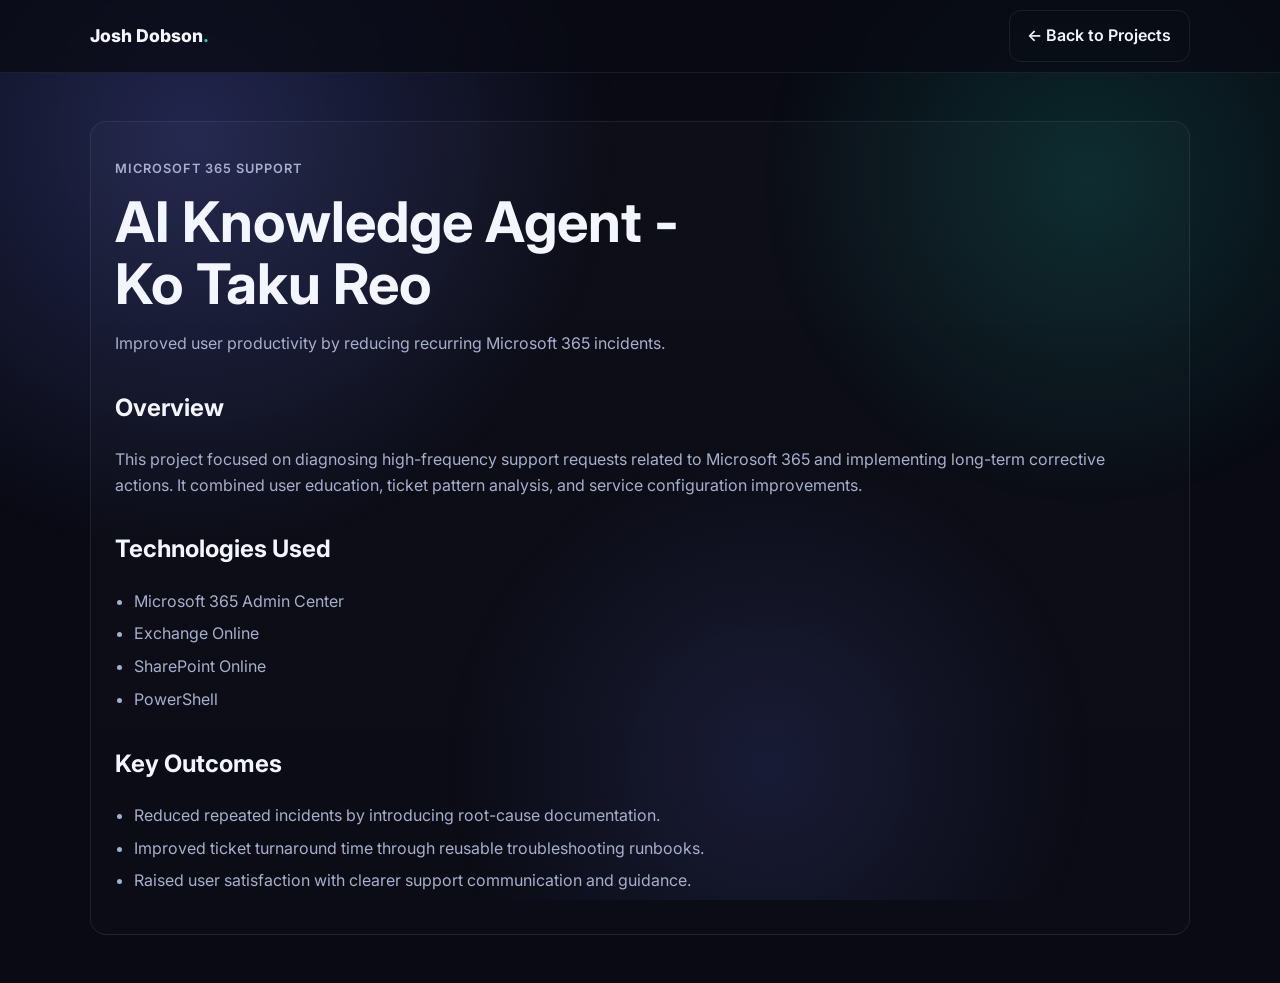
==== project-ai-knowledge-agent.html @ 49685773 "Add dedicated detail page for each project card" ====
<!DOCTYPE html>
<html lang="en">
  <head>
    <meta charset="UTF-8" />
    <meta name="viewport" content="width=device-width, initial-scale=1.0" />
    <title>AI Knowledge Agent - Ko Taku Reo | Josh Dobson</title>
    <meta
      name="description"
      content="Project details for AI Knowledge Agent at Ko Taku Reo, including overview, technologies, and outcomes."
    />
    <link rel="preconnect" href="https://fonts.googleapis.com" />
    <link rel="preconnect" href="https://fonts.gstatic.com" crossorigin />
    <link
      href="https://fonts.googleapis.com/css2?family=Inter:wght@400;500;600;700;800&display=swap"
      rel="stylesheet"
    />
    <link rel="stylesheet" href="styles.css" />
  </head>
  <body>
    <div class="bg-gradient"></div>

    <header class="site-header" id="top">
      <nav class="nav container">
        <a class="brand" href="index.html#top">Josh Dobson<span>.</span></a>
        <a class="btn btn-secondary" href="index.html#projects">← Back to Projects</a>
      </nav>
    </header>

    <main class="section container">
      <article class="project-detail-card">
        <p class="eyebrow">Microsoft 365 Support</p>
        <h1>AI Knowledge Agent - Ko Taku Reo</h1>
        <p class="hero-text">Improved user productivity by reducing recurring Microsoft 365 incidents.</p>

        <div class="detail-block">
          <h2>Overview</h2>
          <p>
            This project focused on diagnosing high-frequency support requests related to Microsoft 365 and implementing long-term
            corrective actions. It combined user education, ticket pattern analysis, and service configuration improvements.
          </p>
        </div>

        <div class="detail-block">
          <h2>Technologies Used</h2>
          <ul class="detail-list">
            <li>Microsoft 365 Admin Center</li>
            <li>Exchange Online</li>
            <li>SharePoint Online</li>
            <li>PowerShell</li>
          </ul>
        </div>

        <div class="detail-block">
          <h2>Key Outcomes</h2>
          <ul class="detail-list">
            <li>Reduced repeated incidents by introducing root-cause documentation.</li>
            <li>Improved ticket turnaround time through reusable troubleshooting runbooks.</li>
            <li>Raised user satisfaction with clearer support communication and guidance.</li>
          </ul>
        </div>
      </article>
    </main>

    <script src="script.js"></script>
  </body>
</html>
---- styles.css ----
:root {
  --bg: #090a13;
  --panel: #111329;
  --text: #f3f5ff;
  --muted: #a8afcc;
  --accent: #6d7bff;
  --accent-2: #15d0b4;
  --border: rgba(255, 255, 255, 0.08);
  --shadow: 0 12px 30px rgba(0, 0, 0, 0.35);
}

* {
  box-sizing: border-box;
}

html {
  scroll-behavior: smooth;
}

body {
  margin: 0;
  font-family: "Inter", system-ui, -apple-system, BlinkMacSystemFont, "Segoe UI", sans-serif;
  color: var(--text);
  background: var(--bg);
  line-height: 1.6;
}

.bg-gradient {
  position: fixed;
  inset: 0;
  background: radial-gradient(circle at 15% 15%, rgba(109, 123, 255, 0.25), transparent 32%),
    radial-gradient(circle at 85% 20%, rgba(21, 208, 180, 0.16), transparent 25%),
    radial-gradient(circle at 60% 85%, rgba(109, 123, 255, 0.14), transparent 30%);
  z-index: -1;
}

.container {
  width: min(1100px, 92vw);
  margin: 0 auto;
}

.site-header {
  position: sticky;
  top: 0;
  backdrop-filter: blur(12px);
  background: rgba(9, 10, 19, 0.75);
  border-bottom: 1px solid var(--border);
  z-index: 50;
}

.nav {
  display: flex;
  align-items: center;
  justify-content: space-between;
  min-height: 72px;
}

.brand {
  color: var(--text);
  text-decoration: none;
  font-weight: 800;
  font-size: 1.1rem;
}

.brand span {
  color: var(--accent-2);
}

.nav-links {
  display: flex;
  list-style: none;
  gap: 1.25rem;
  margin: 0;
  padding: 0;
}

.nav-links a {
  color: var(--muted);
  text-decoration: none;
  font-weight: 500;
}

.nav-links a:hover {
  color: var(--text);
}

.menu-toggle {
  display: none;
  background: none;
  border: 1px solid var(--border);
  border-radius: 10px;
  color: var(--text);
  padding: 0.45rem 0.7rem;
}

.hero {
  padding: 8.5rem 0 4rem;
}

.eyebrow {
  color: var(--accent-2);
  font-weight: 600;
  letter-spacing: 0.08em;
  text-transform: uppercase;
  font-size: 0.8rem;
}

h1 {
  font-size: clamp(2rem, 4.5vw, 3.5rem);
  max-width: 17ch;
  line-height: 1.1;
  margin: 0.4rem 0 1rem;
}

.hero-text {
  color: var(--muted);
  max-width: 60ch;
}

.hero-actions {
  display: flex;
  gap: 0.85rem;
  margin: 1.5rem 0;
}

.btn {
  display: inline-block;
  padding: 0.75rem 1.1rem;
  border-radius: 12px;
  text-decoration: none;
  font-weight: 600;
  border: 1px solid transparent;
  transition: transform 0.2s ease, box-shadow 0.2s ease;
}

.btn:hover {
  transform: translateY(-1px);
  box-shadow: var(--shadow);
}

.btn-primary {
  background: linear-gradient(135deg, var(--accent), #8a54ff);
  color: #fff;
}

.btn-secondary {
  background: transparent;
  color: var(--text);
  border-color: var(--border);
}

.social-links {
  list-style: none;
  display: flex;
  gap: 1rem;
  padding: 0;
  margin: 1.2rem 0 0;
}

.social-links a,
.inline-link {
  color: var(--accent-2);
  text-decoration: none;
  font-weight: 500;
}

.section {
  padding: 3rem 0;
}

.section-heading p,
.section p,
.time {
  color: var(--muted);
}

.card-grid {
  display: grid;
  grid-template-columns: repeat(3, minmax(0, 1fr));
  gap: 1rem;
}

.card,
.timeline-item,
.resume-card {
  border: 1px solid var(--border);
  border-radius: 16px;
  padding: 1.15rem;
  background: linear-gradient(180deg, rgba(255, 255, 255, 0.02), rgba(255, 255, 255, 0.01));
}

.timeline {
  display: grid;
  gap: 0.8rem;
}

.site-footer {
  margin-top: 2rem;
  border-top: 1px solid var(--border);
  padding: 1.3rem 0;
}

.footer-content {
  display: flex;
  justify-content: space-between;
  align-items: center;
  gap: 0.7rem;
}

.footer-content p,
.footer-content a {
  color: var(--muted);
  text-decoration: none;
}

@media (max-width: 900px) {
  .card-grid {
    grid-template-columns: 1fr 1fr;
  }
}

@media (max-width: 720px) {
  .menu-toggle {
    display: inline-flex;
  }

  .nav-links {
    position: absolute;
    top: 72px;
    right: 4vw;
    background: rgba(17, 19, 41, 0.98);
    border: 1px solid var(--border);
    border-radius: 12px;
    padding: 0.7rem;
    width: min(220px, 90vw);
    flex-direction: column;
    display: none;
  }

  .nav-links.open {
    display: flex;
  }

  .hero {
    padding-top: 6.5rem;
  }

  .card-grid {
    grid-template-columns: 1fr;
  }

  .hero-actions,
  .footer-content,
  .social-links {
    flex-wrap: wrap;
  }
}

.project-detail-card {
  border: 1px solid var(--border);
  border-radius: 16px;
  padding: 1.5rem;
  background: linear-gradient(180deg, rgba(255, 255, 255, 0.02), rgba(255, 255, 255, 0.01));
}

.detail-block {
  margin-top: 2rem;
}

.detail-list {
  color: var(--muted);
  padding-left: 1.2rem;
}

.detail-list li {
  margin-bottom: 0.45rem;
}
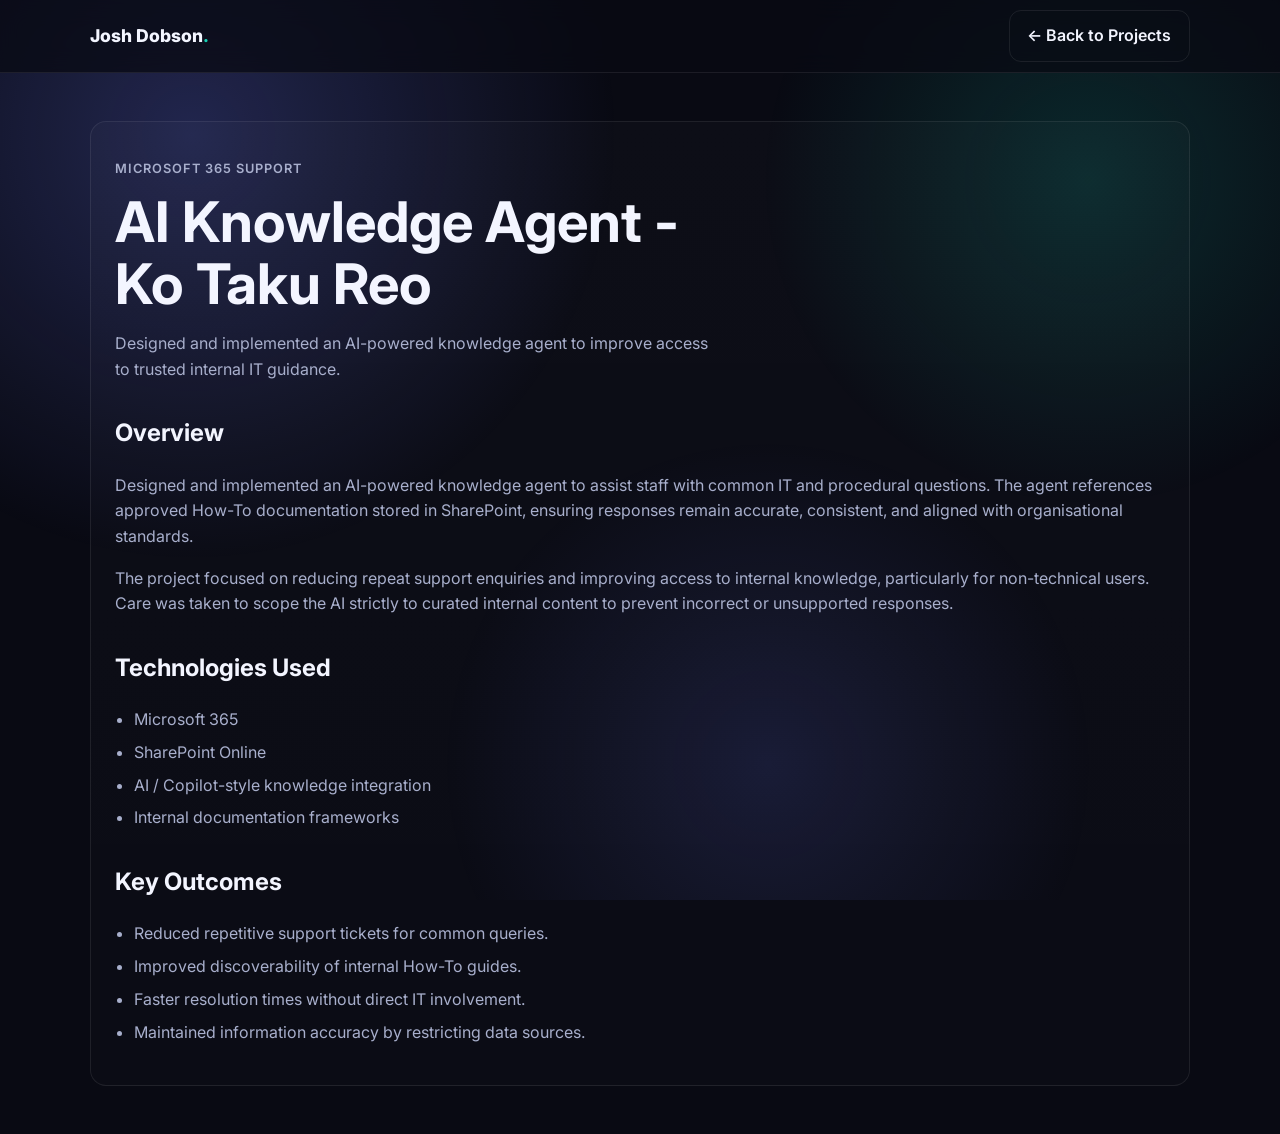
==== commit 90b219c1: "Update AI Knowledge Agent project page content" ====
--- a/project-ai-knowledge-agent.html
+++ b/project-ai-knowledge-agent.html
@@ -30,32 +30,39 @@
       <article class="project-detail-card">
         <p class="eyebrow">Microsoft 365 Support</p>
         <h1>AI Knowledge Agent - Ko Taku Reo</h1>
-        <p class="hero-text">Improved user productivity by reducing recurring Microsoft 365 incidents.</p>
+        <p class="hero-text">Designed and implemented an AI-powered knowledge agent to improve access to trusted internal IT guidance.</p>
 
         <div class="detail-block">
           <h2>Overview</h2>
           <p>
-            This project focused on diagnosing high-frequency support requests related to Microsoft 365 and implementing long-term
-            corrective actions. It combined user education, ticket pattern analysis, and service configuration improvements.
+            Designed and implemented an AI-powered knowledge agent to assist staff with common IT and procedural questions.
+            The agent references approved How-To documentation stored in SharePoint, ensuring responses remain accurate,
+            consistent, and aligned with organisational standards.
+          </p>
+          <p>
+            The project focused on reducing repeat support enquiries and improving access to internal knowledge, particularly
+            for non-technical users. Care was taken to scope the AI strictly to curated internal content to prevent incorrect
+            or unsupported responses.
           </p>
         </div>
 
         <div class="detail-block">
           <h2>Technologies Used</h2>
           <ul class="detail-list">
-            <li>Microsoft 365 Admin Center</li>
-            <li>Exchange Online</li>
+            <li>Microsoft 365</li>
             <li>SharePoint Online</li>
-            <li>PowerShell</li>
+            <li>AI / Copilot-style knowledge integration</li>
+            <li>Internal documentation frameworks</li>
           </ul>
         </div>
 
         <div class="detail-block">
           <h2>Key Outcomes</h2>
           <ul class="detail-list">
-            <li>Reduced repeated incidents by introducing root-cause documentation.</li>
-            <li>Improved ticket turnaround time through reusable troubleshooting runbooks.</li>
-            <li>Raised user satisfaction with clearer support communication and guidance.</li>
+            <li>Reduced repetitive support tickets for common queries.</li>
+            <li>Improved discoverability of internal How-To guides.</li>
+            <li>Faster resolution times without direct IT involvement.</li>
+            <li>Maintained information accuracy by restricting data sources.</li>
           </ul>
         </div>
       </article>
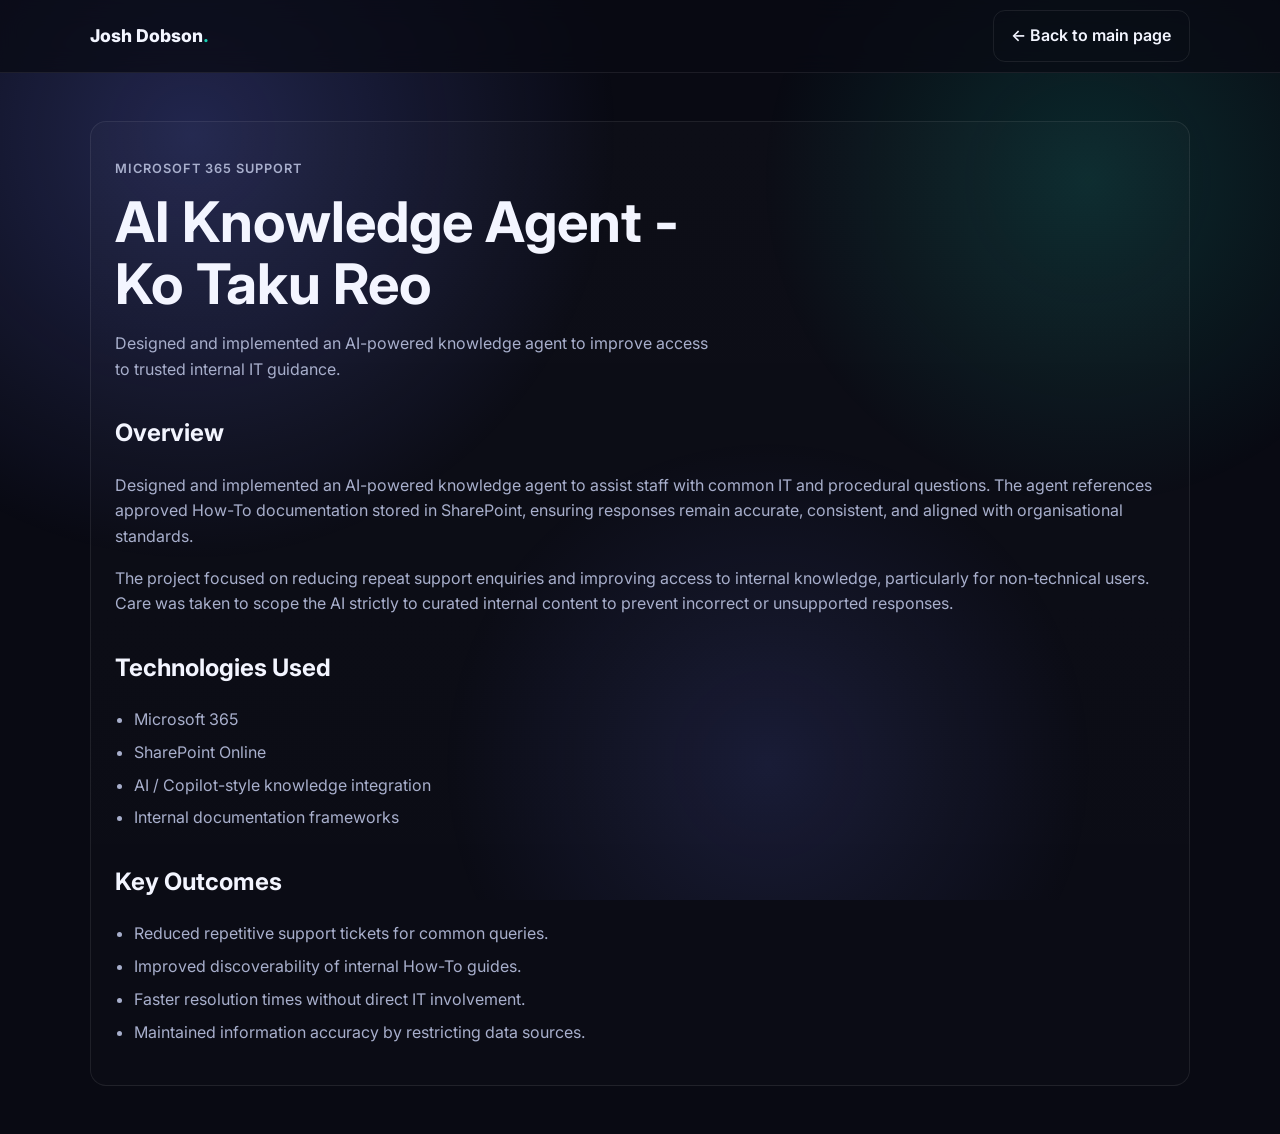
==== commit 815fb0ab: "Update project-ai-knowledge-agent.html updated from projects to main page" ====
--- a/project-ai-knowledge-agent.html
+++ b/project-ai-knowledge-agent.html
@@ -22,7 +22,7 @@
     <header class="site-header" id="top">
       <nav class="nav container">
         <a class="brand" href="index.html#top">Josh Dobson<span>.</span></a>
-        <a class="btn btn-secondary" href="index.html#projects">← Back to Projects</a>
+        <a class="btn btn-secondary" href="index.html#projects">← Back to main page</a>
       </nav>
     </header>
 
--- a/styles.css
+++ b/styles.css
@@ -275,3 +275,56 @@
 .detail-list li {
   margin-bottom: 0.45rem;
 }
+
+.inline-link {
+  display: inline-block;
+  transition: transform 0.2s ease, box-shadow 0.2s ease;
+}
+
+.inline-link:hover {
+  transform: translateY(-1px);
+  box-shadow: var(--shadow);
+}
+
+.experience-more {
+  margin-top: 0.4rem;
+}
+
+.back-to-top-link {
+  display: inline-block;
+}
+
+.scroll-top-bubble {
+  position: fixed;
+  right: 1.2rem;
+  bottom: 1.2rem;
+  width: 44px;
+  height: 44px;
+  border-radius: 999px;
+  border: 1px solid var(--border);
+  background: rgba(17, 19, 41, 0.92);
+  color: var(--text);
+  font-size: 1.15rem;
+  cursor: pointer;
+  opacity: 0;
+  pointer-events: none;
+  transform: translateY(8px);
+  transition: opacity 0.2s ease, transform 0.2s ease;
+  z-index: 100;
+}
+
+.scroll-top-bubble:hover {
+  transform: translateY(-1px);
+  box-shadow: var(--shadow);
+}
+
+.scroll-top-bubble:focus-visible {
+  outline: 2px solid var(--accent-2);
+  outline-offset: 2px;
+}
+
+.scroll-top-bubble.visible {
+  opacity: 1;
+  pointer-events: auto;
+  transform: translateY(0);
+}
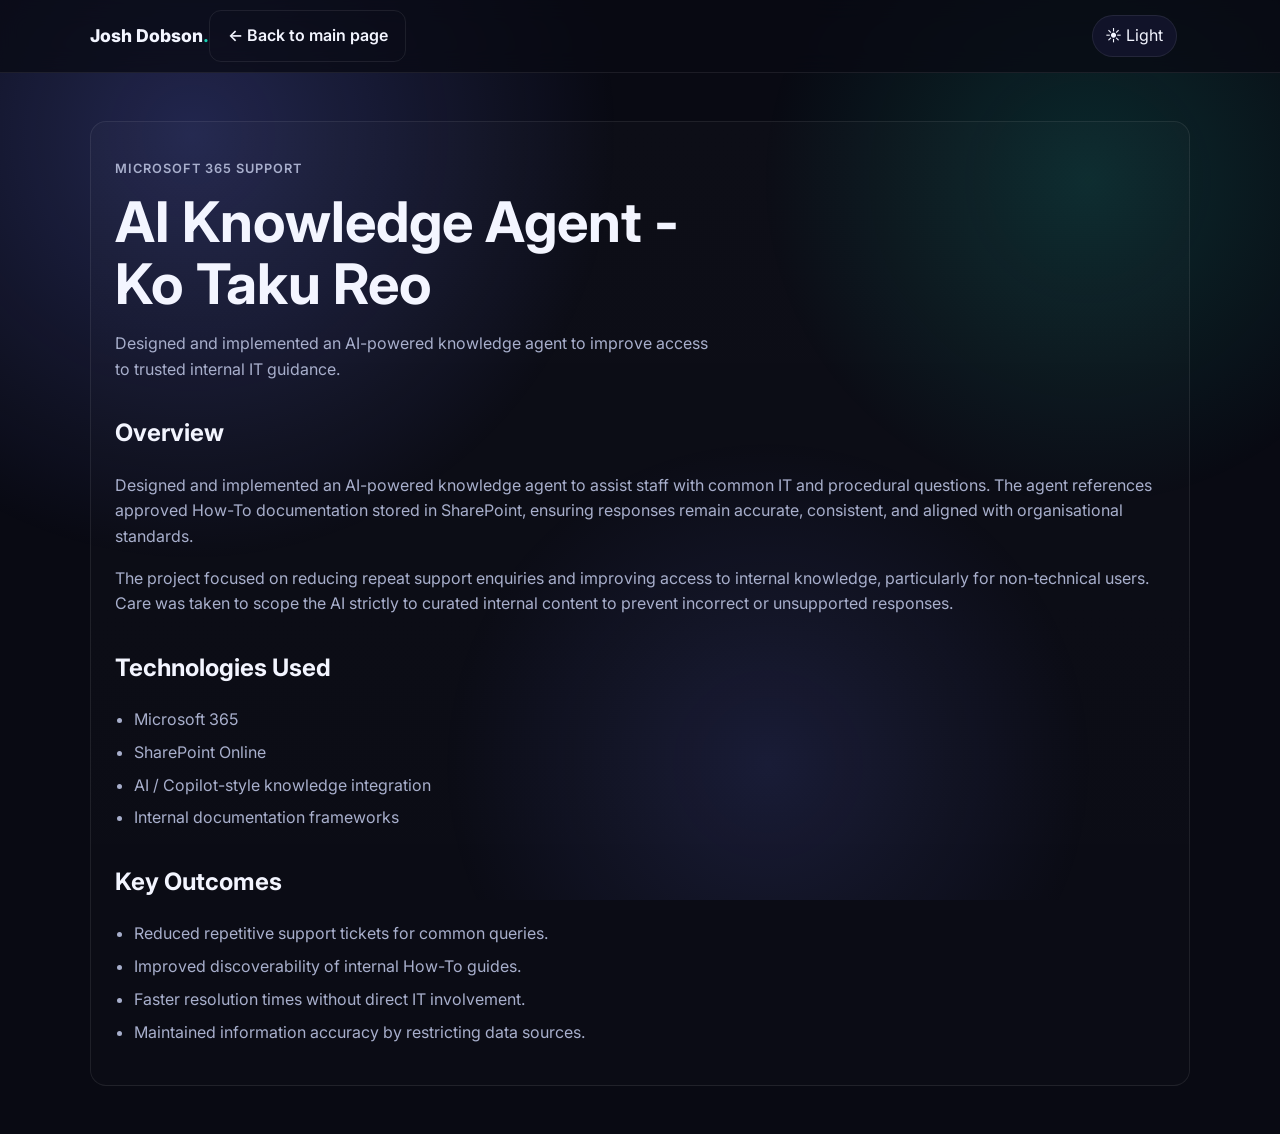
==== commit 75ec98bc: "Add site-wide light/dark theme toggle with persistence" ====
--- a/project-ai-knowledge-agent.html
+++ b/project-ai-knowledge-agent.html
@@ -1,6 +1,7 @@
 <!DOCTYPE html>
 <html lang="en">
   <head>
+    <link rel="icon" type="image/svg+xml" href="favicon.svg">
     <meta charset="UTF-8" />
     <meta name="viewport" content="width=device-width, initial-scale=1.0" />
     <title>AI Knowledge Agent - Ko Taku Reo | Josh Dobson</title>
@@ -23,6 +24,7 @@
       <nav class="nav container">
         <a class="brand" href="index.html#top">Josh Dobson<span>.</span></a>
         <a class="btn btn-secondary" href="index.html#projects">← Back to main page</a>
+              <button id="theme-toggle" class="theme-toggle" type="button" aria-label="Switch to light mode" aria-pressed="false">☀️ Light</button>
       </nav>
     </header>
 
--- a/styles.css
+++ b/styles.css
@@ -7,6 +7,23 @@
   --accent-2: #15d0b4;
   --border: rgba(255, 255, 255, 0.08);
   --shadow: 0 12px 30px rgba(0, 0, 0, 0.35);
+  --header-bg: rgba(9, 10, 19, 0.75);
+  --mobile-nav-bg: rgba(17, 19, 41, 0.98);
+  --card-bg: linear-gradient(180deg, rgba(255, 255, 255, 0.02), rgba(255, 255, 255, 0.01));
+}
+
+:root[data-theme="light"] {
+  --bg: #f5f7ff;
+  --panel: #ffffff;
+  --text: #1d2240;
+  --muted: #4f5a85;
+  --accent: #4f63ff;
+  --accent-2: #0ca188;
+  --border: rgba(29, 34, 64, 0.15);
+  --shadow: 0 12px 30px rgba(29, 34, 64, 0.15);
+  --header-bg: rgba(245, 247, 255, 0.85);
+  --mobile-nav-bg: rgba(255, 255, 255, 0.98);
+  --card-bg: linear-gradient(180deg, rgba(255, 255, 255, 0.95), rgba(247, 249, 255, 0.9));
 }
 
 * {
@@ -43,7 +60,7 @@
   position: sticky;
   top: 0;
   backdrop-filter: blur(12px);
-  background: rgba(9, 10, 19, 0.75);
+  background: var(--header-bg);
   border-bottom: 1px solid var(--border);
   z-index: 50;
 }
@@ -82,6 +99,23 @@
 
 .nav-links a:hover {
   color: var(--text);
+}
+
+
+.theme-toggle {
+  margin-left: auto;
+  margin-right: 0.8rem;
+  border: 1px solid var(--border);
+  border-radius: 999px;
+  background: var(--panel);
+  color: var(--text);
+  padding: 0.45rem 0.8rem;
+  font: inherit;
+  cursor: pointer;
+}
+
+.theme-toggle:hover {
+  box-shadow: var(--shadow);
 }
 
 .menu-toggle {
@@ -186,7 +220,7 @@
   border: 1px solid var(--border);
   border-radius: 16px;
   padding: 1.15rem;
-  background: linear-gradient(180deg, rgba(255, 255, 255, 0.02), rgba(255, 255, 255, 0.01));
+  background: var(--card-bg);
 }
 
 .timeline {
@@ -220,6 +254,12 @@
 }
 
 @media (max-width: 720px) {
+  .theme-toggle {
+    margin-right: 0.6rem;
+    padding: 0.4rem 0.65rem;
+    font-size: 0.85rem;
+  }
+
   .menu-toggle {
     display: inline-flex;
   }
@@ -228,7 +268,7 @@
     position: absolute;
     top: 72px;
     right: 4vw;
-    background: rgba(17, 19, 41, 0.98);
+    background: var(--mobile-nav-bg);
     border: 1px solid var(--border);
     border-radius: 12px;
     padding: 0.7rem;
@@ -260,7 +300,7 @@
   border: 1px solid var(--border);
   border-radius: 16px;
   padding: 1.5rem;
-  background: linear-gradient(180deg, rgba(255, 255, 255, 0.02), rgba(255, 255, 255, 0.01));
+  background: var(--card-bg);
 }
 
 .detail-block {
@@ -276,11 +316,13 @@
   margin-bottom: 0.45rem;
 }
 
+.social-links a,
 .inline-link {
   display: inline-block;
   transition: transform 0.2s ease, box-shadow 0.2s ease;
 }
 
+.social-links a:hover,
 .inline-link:hover {
   transform: translateY(-1px);
   box-shadow: var(--shadow);
@@ -302,7 +344,7 @@
   height: 44px;
   border-radius: 999px;
   border: 1px solid var(--border);
-  background: rgba(17, 19, 41, 0.92);
+  background: var(--panel);
   color: var(--text);
   font-size: 1.15rem;
   cursor: pointer;
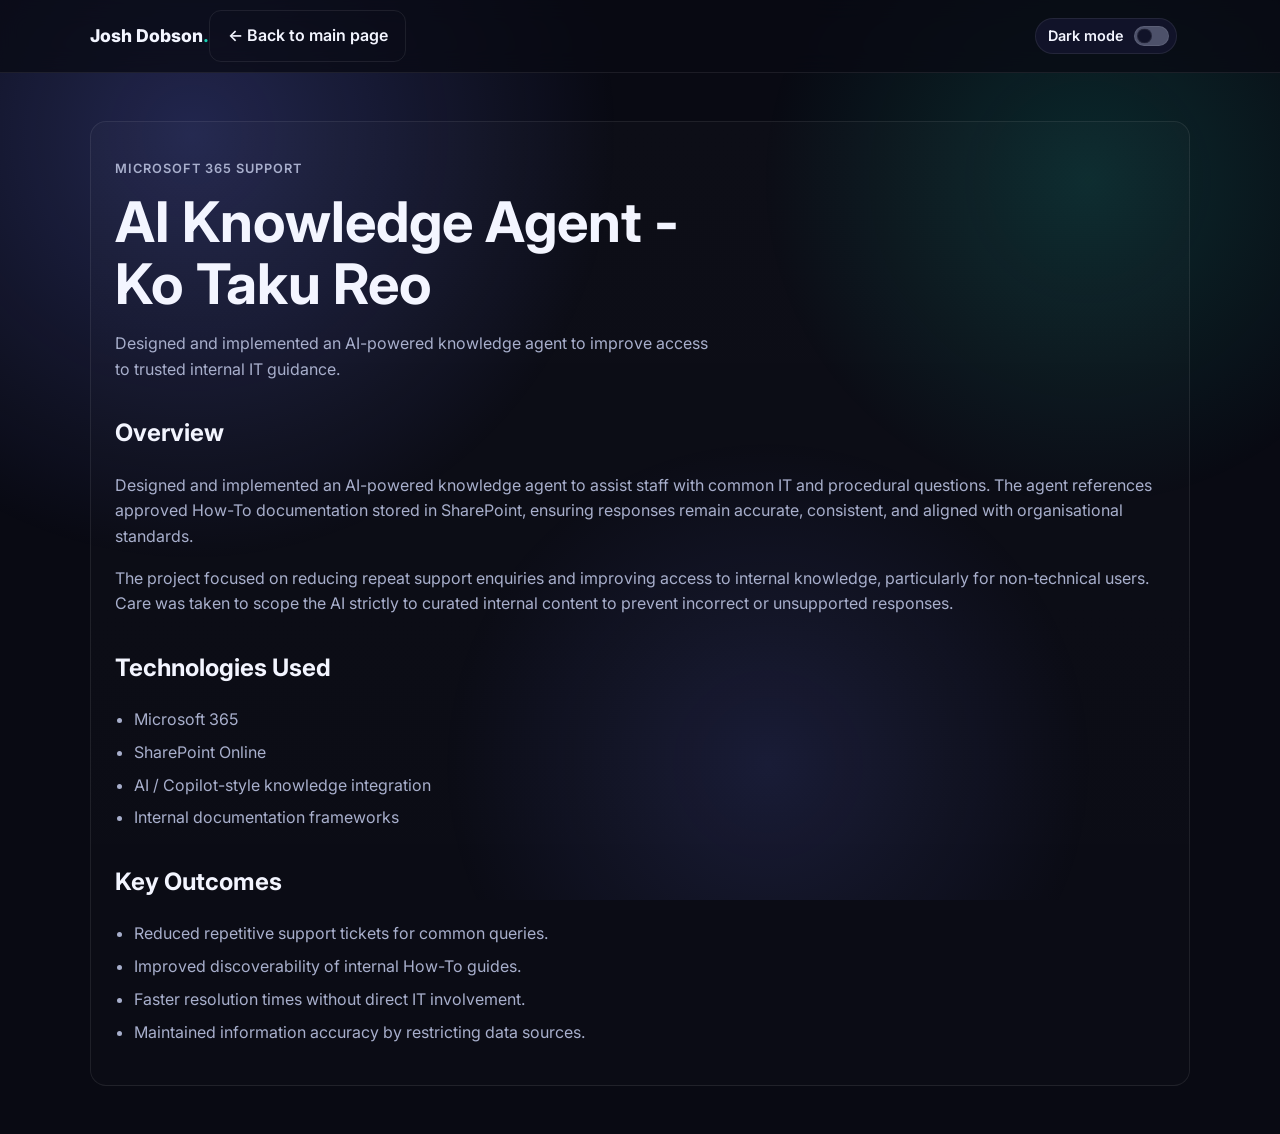
==== commit fa3be165: "Convert theme button to a true light/dark toggle" ====
--- a/project-ai-knowledge-agent.html
+++ b/project-ai-knowledge-agent.html
@@ -24,7 +24,7 @@
       <nav class="nav container">
         <a class="brand" href="index.html#top">Josh Dobson<span>.</span></a>
         <a class="btn btn-secondary" href="index.html#projects">← Back to main page</a>
-              <button id="theme-toggle" class="theme-toggle" type="button" aria-label="Switch to light mode" aria-pressed="false">☀️ Light</button>
+              <button id="theme-toggle" class="theme-toggle" type="button" aria-label="Toggle color theme" aria-pressed="false" role="switch"><span class="toggle-label">Dark mode</span><span class="toggle-track" aria-hidden="true"><span class="toggle-thumb"></span></span></button>
       </nav>
     </header>
 
--- a/styles.css
+++ b/styles.css
@@ -10,6 +10,9 @@
   --header-bg: rgba(9, 10, 19, 0.75);
   --mobile-nav-bg: rgba(17, 19, 41, 0.98);
   --card-bg: linear-gradient(180deg, rgba(255, 255, 255, 0.02), rgba(255, 255, 255, 0.01));
+  --bg-grad-1: rgba(109, 123, 255, 0.25);
+  --bg-grad-2: rgba(21, 208, 180, 0.16);
+  --bg-grad-3: rgba(109, 123, 255, 0.14);
 }
 
 :root[data-theme="light"] {
@@ -24,6 +27,9 @@
   --header-bg: rgba(245, 247, 255, 0.85);
   --mobile-nav-bg: rgba(255, 255, 255, 0.98);
   --card-bg: linear-gradient(180deg, rgba(255, 255, 255, 0.95), rgba(247, 249, 255, 0.9));
+  --bg-grad-1: rgba(79, 99, 255, 0.18);
+  --bg-grad-2: rgba(12, 161, 136, 0.12);
+  --bg-grad-3: rgba(79, 99, 255, 0.09);
 }
 
 * {
@@ -45,9 +51,9 @@
 .bg-gradient {
   position: fixed;
   inset: 0;
-  background: radial-gradient(circle at 15% 15%, rgba(109, 123, 255, 0.25), transparent 32%),
-    radial-gradient(circle at 85% 20%, rgba(21, 208, 180, 0.16), transparent 25%),
-    radial-gradient(circle at 60% 85%, rgba(109, 123, 255, 0.14), transparent 30%);
+  background: radial-gradient(circle at 15% 15%, var(--bg-grad-1), transparent 32%),
+    radial-gradient(circle at 85% 20%, var(--bg-grad-2), transparent 25%),
+    radial-gradient(circle at 60% 85%, var(--bg-grad-3), transparent 30%);
   z-index: -1;
 }
 
@@ -109,13 +115,51 @@
   border-radius: 999px;
   background: var(--panel);
   color: var(--text);
-  padding: 0.45rem 0.8rem;
+  padding: 0.35rem 0.45rem 0.35rem 0.75rem;
   font: inherit;
   cursor: pointer;
+  display: inline-flex;
+  align-items: center;
+  gap: 0.6rem;
 }
 
 .theme-toggle:hover {
   box-shadow: var(--shadow);
+}
+
+.toggle-label {
+  font-size: 0.9rem;
+  font-weight: 600;
+}
+
+.toggle-track {
+  width: 2.2rem;
+  height: 1.3rem;
+  background: color-mix(in oklab, var(--muted) 40%, transparent);
+  border-radius: 999px;
+  border: 1px solid var(--border);
+  position: relative;
+}
+
+.toggle-thumb {
+  width: 0.95rem;
+  height: 0.95rem;
+  border-radius: 50%;
+  background: var(--panel);
+  border: 1px solid var(--border);
+  position: absolute;
+  top: 50%;
+  left: 0.15rem;
+  transform: translateY(-50%);
+  transition: left 0.2s ease;
+}
+
+.theme-toggle.is-light .toggle-track {
+  background: color-mix(in oklab, var(--accent) 52%, white);
+}
+
+.theme-toggle.is-light .toggle-thumb {
+  left: 1.05rem;
 }
 
 .menu-toggle {
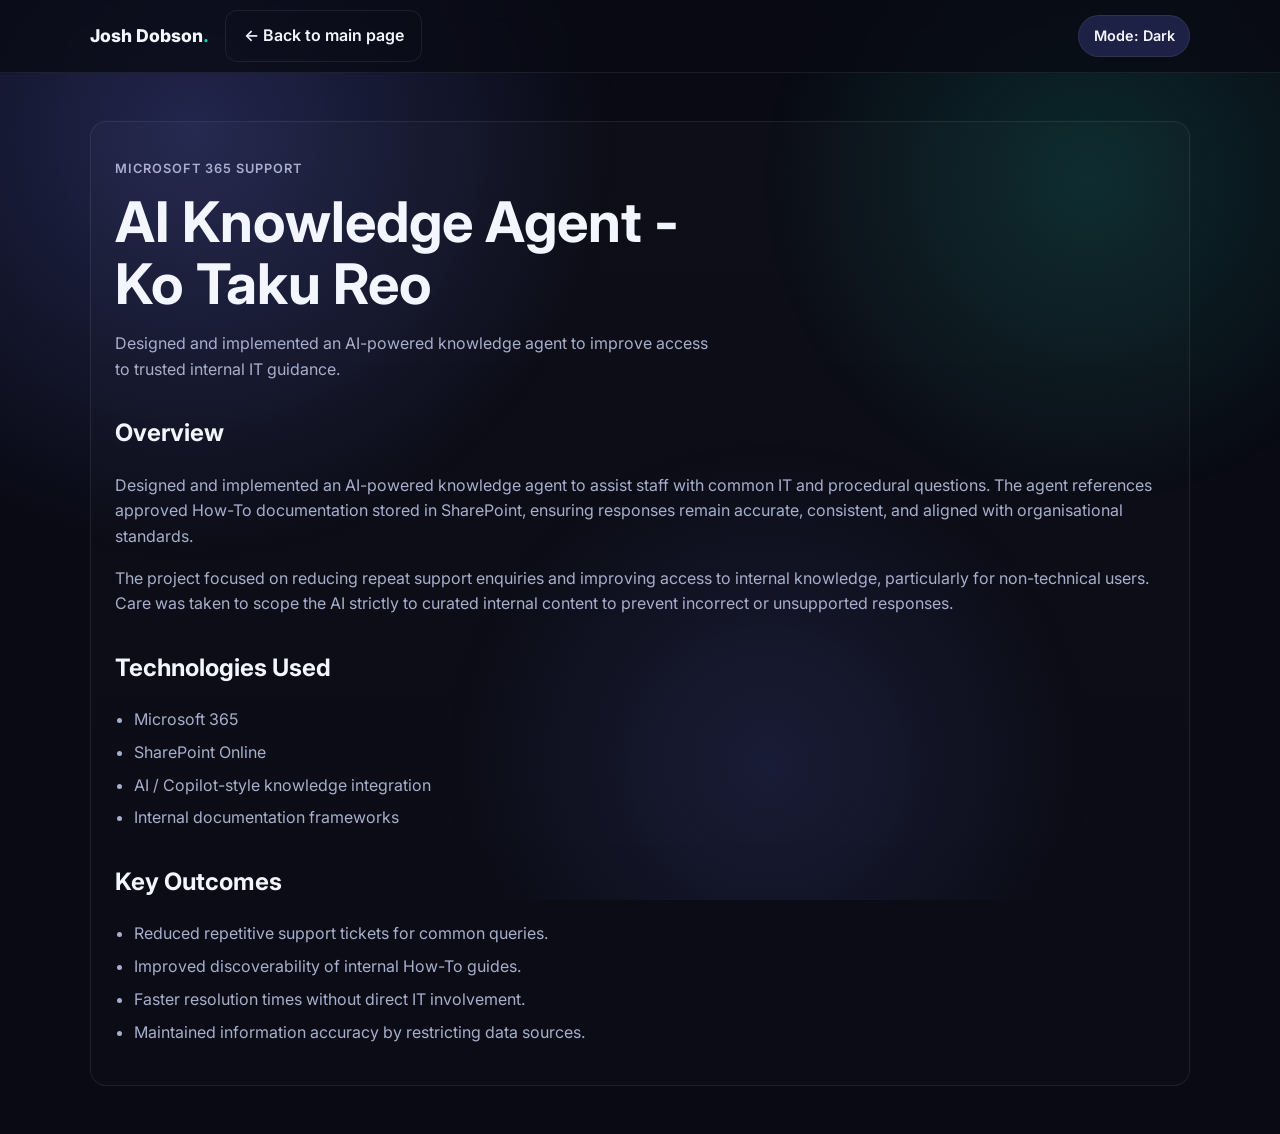
==== commit d4334aae: "Fix subpage header layout and hover interactions" ====
--- a/project-ai-knowledge-agent.html
+++ b/project-ai-knowledge-agent.html
@@ -21,7 +21,7 @@
     <div class="bg-gradient"></div>
 
     <header class="site-header" id="top">
-      <nav class="nav container">
+      <nav class="nav container subpage-nav">
         <a class="brand" href="index.html#top">Josh Dobson<span>.</span></a>
         <a class="btn btn-secondary" href="index.html#projects">← Back to main page</a>
               <button id="theme-toggle" class="theme-toggle" type="button" aria-label="Toggle color theme" aria-pressed="false" role="switch"><span class="toggle-label">Dark mode</span><span class="toggle-track" aria-hidden="true"><span class="toggle-thumb"></span></span></button>
--- a/styles.css
+++ b/styles.css
@@ -72,10 +72,11 @@
 }
 
 .nav {
-  display: flex;
+  display: grid;
+  grid-template-columns: auto 1fr auto;
   align-items: center;
-  justify-content: space-between;
   min-height: 72px;
+  gap: 1rem;
 }
 
 .brand {
@@ -95,6 +96,7 @@
   gap: 1.25rem;
   margin: 0;
   padding: 0;
+  justify-self: center;
 }
 
 .nav-links a {
@@ -108,58 +110,38 @@
 }
 
 
+.nav-controls {
+  display: flex;
+  align-items: center;
+  gap: 0.6rem;
+}
+
 .theme-toggle {
-  margin-left: auto;
-  margin-right: 0.8rem;
+  margin: 0;
   border: 1px solid var(--border);
   border-radius: 999px;
-  background: var(--panel);
-  color: var(--text);
-  padding: 0.35rem 0.45rem 0.35rem 0.75rem;
+  background: color-mix(in oklab, var(--panel) 85%, var(--accent) 15%);
+  color: var(--text);
+  padding: 0.5rem 0.9rem;
   font: inherit;
+  font-weight: 600;
   cursor: pointer;
   display: inline-flex;
   align-items: center;
-  gap: 0.6rem;
+  transition: transform 0.2s ease, box-shadow 0.2s ease, background 0.2s ease;
 }
 
 .theme-toggle:hover {
+  transform: translateY(-1px);
   box-shadow: var(--shadow);
+}
+
+.theme-toggle.is-light {
+  background: color-mix(in oklab, var(--panel) 82%, var(--accent-2) 18%);
 }
 
 .toggle-label {
   font-size: 0.9rem;
-  font-weight: 600;
-}
-
-.toggle-track {
-  width: 2.2rem;
-  height: 1.3rem;
-  background: color-mix(in oklab, var(--muted) 40%, transparent);
-  border-radius: 999px;
-  border: 1px solid var(--border);
-  position: relative;
-}
-
-.toggle-thumb {
-  width: 0.95rem;
-  height: 0.95rem;
-  border-radius: 50%;
-  background: var(--panel);
-  border: 1px solid var(--border);
-  position: absolute;
-  top: 50%;
-  left: 0.15rem;
-  transform: translateY(-50%);
-  transition: left 0.2s ease;
-}
-
-.theme-toggle.is-light .toggle-track {
-  background: color-mix(in oklab, var(--accent) 52%, white);
-}
-
-.theme-toggle.is-light .toggle-thumb {
-  left: 1.05rem;
 }
 
 .menu-toggle {
@@ -259,14 +241,21 @@
 }
 
 .card,
-.timeline-item,
-.resume-card {
+.timeline-item {
+  transition: transform 0.2s ease, box-shadow 0.2s ease;
   border: 1px solid var(--border);
   border-radius: 16px;
   padding: 1.15rem;
   background: var(--card-bg);
 }
 
+.card:hover,
+.timeline-item:hover,
+.project-detail-card:hover {
+  transform: translateY(-6px);
+  box-shadow: var(--shadow);
+}
+
 .timeline {
   display: grid;
   gap: 0.8rem;
@@ -299,7 +288,6 @@
 
 @media (max-width: 720px) {
   .theme-toggle {
-    margin-right: 0.6rem;
     padding: 0.4rem 0.65rem;
     font-size: 0.85rem;
   }
@@ -309,6 +297,7 @@
   }
 
   .nav-links {
+    justify-self: auto;
     position: absolute;
     top: 72px;
     right: 4vw;
@@ -338,9 +327,21 @@
   .social-links {
     flex-wrap: wrap;
   }
+
+  .subpage-nav {
+    flex-wrap: wrap;
+    gap: 0.65rem;
+    padding: 0.6rem 0;
+  }
+
+  .subpage-nav .theme-toggle {
+    margin-left: 0;
+    margin-right: 0;
+  }
 }
 
 .project-detail-card {
+  transition: transform 0.2s ease, box-shadow 0.2s ease;
   border: 1px solid var(--border);
   border-radius: 16px;
   padding: 1.5rem;
@@ -377,7 +378,18 @@
 }
 
 .back-to-top-link {
-  display: inline-block;
+  display: none;
+}
+
+.subpage-nav {
+  display: flex;
+  align-items: center;
+  gap: 1rem;
+  min-height: 72px;
+}
+
+.subpage-nav .theme-toggle {
+  margin-left: auto;
 }
 
 .scroll-top-bubble {
